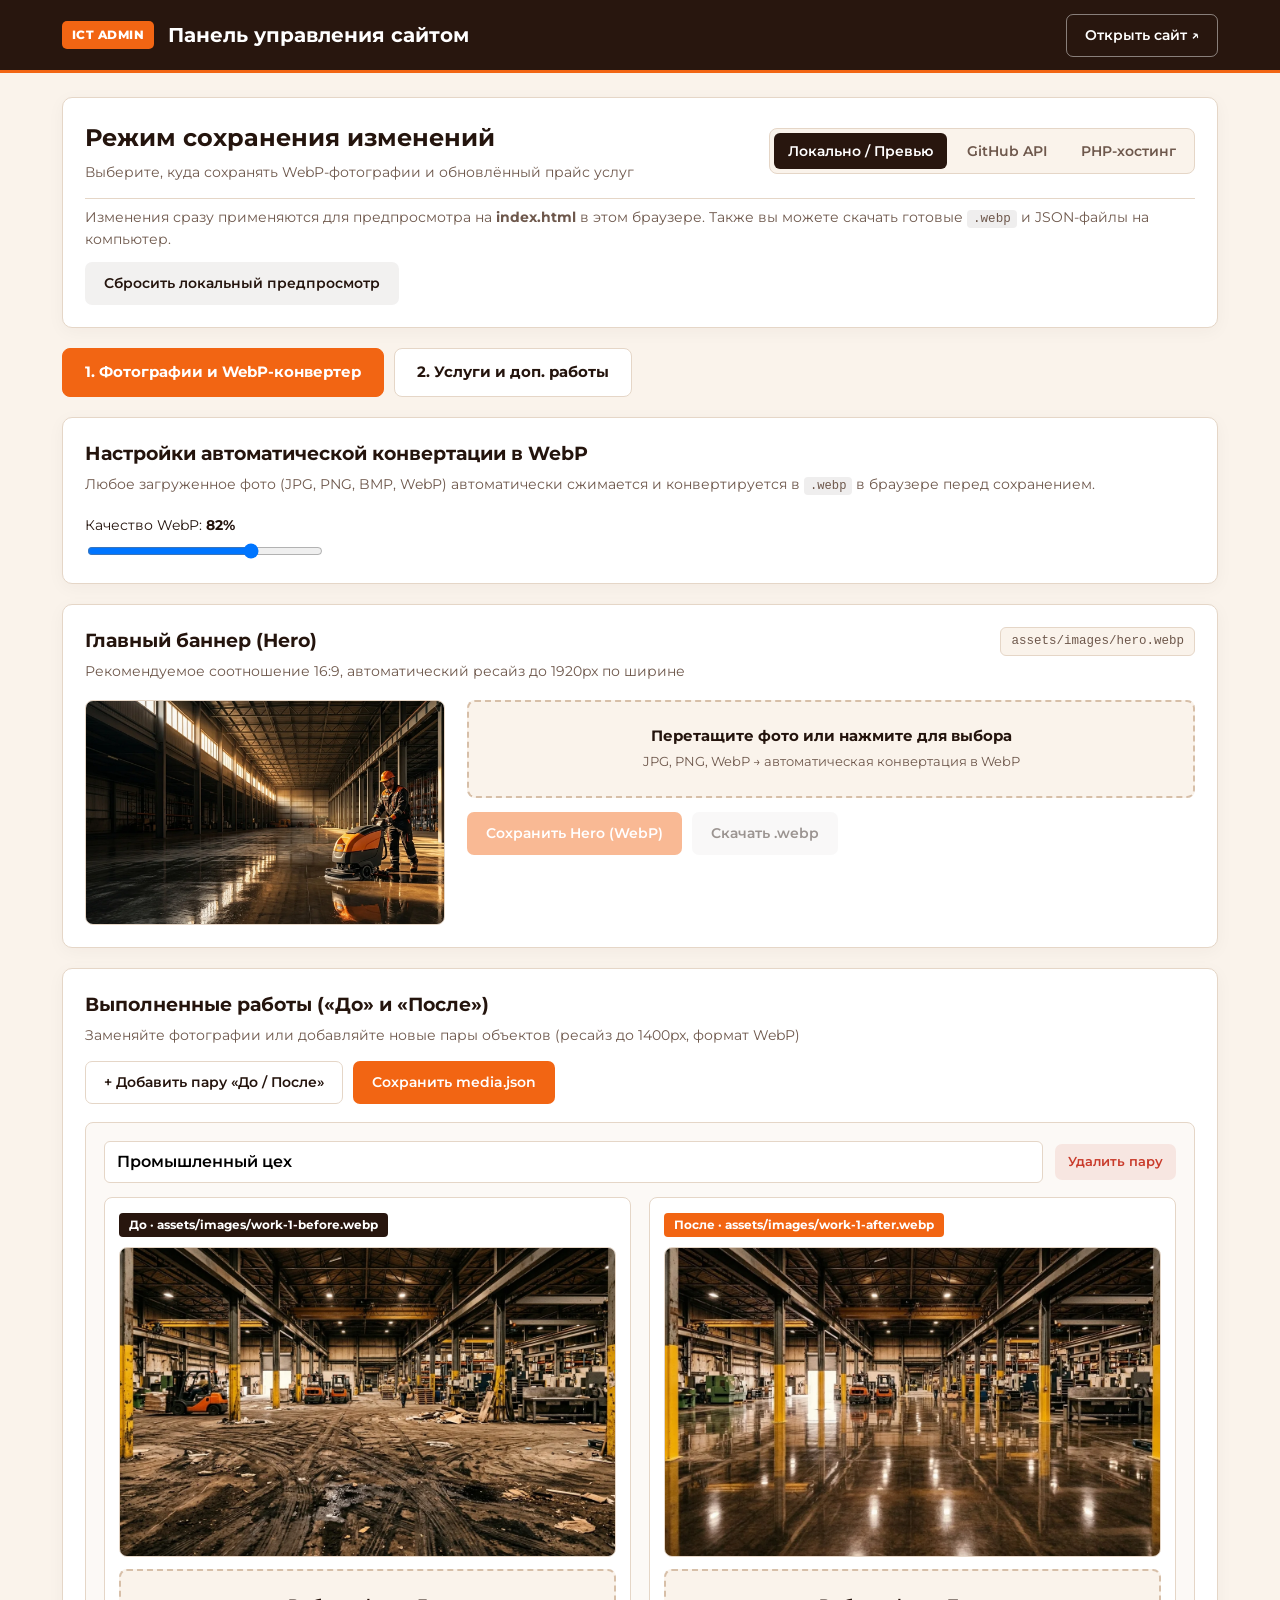
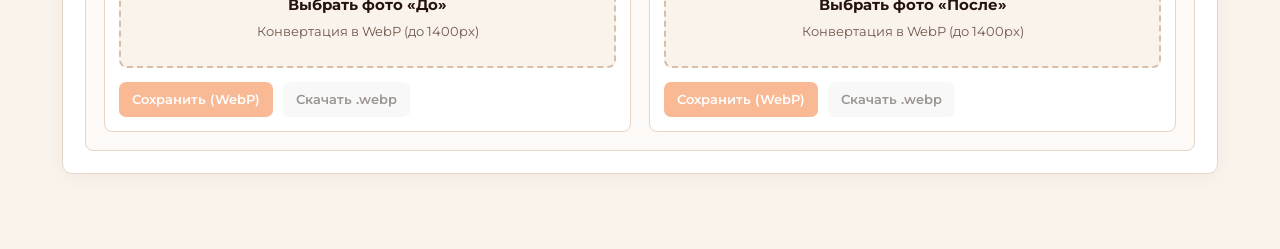
==== admin.html @ 391a7e3c "Initial commit: ICT industrial cleaning site, service modals, WebP admin panel, PHP API, and agent r" ====
<!DOCTYPE html>
<html lang="ru">
<head>
  <meta charset="UTF-8">
  <meta name="viewport" content="width=device-width, initial-scale=1.0">
  <title>Админ-панель — ICT Технологии промышленной чистоты</title>
  <link rel="preconnect" href="https://fonts.googleapis.com">
  <link rel="preconnect" href="https://fonts.gstatic.com" crossorigin>
  <link href="https://fonts.googleapis.com/css2?family=Montserrat:wght@400;500;600;700;800&display=swap" rel="stylesheet">
  <link rel="stylesheet" href="css/admin.css">
</head>
<body>
  <header class="admin-header">
    <div class="admin-container admin-header-inner">
      <div class="admin-brand">
        <span class="admin-badge">ICT ADMIN</span>
        <h1>Панель управления сайтом</h1>
      </div>
      <div class="admin-header-actions">
        <a href="index.html" target="_blank" rel="noopener" class="adm-btn adm-btn-outline">Открыть сайт ↗</a>
      </div>
    </div>
  </header>

  <main class="admin-container admin-main">
    <!-- Connection / Save Mode Panel -->
    <section class="adm-card mode-card">
      <div class="mode-header">
        <div>
          <h2>Режим сохранения изменений</h2>
          <p class="adm-muted">Выберите, куда сохранять WebP-фотографии и обновлённый прайс услуг</p>
        </div>
        <div class="mode-tabs" role="tablist" aria-label="Режим сохранения">
          <button type="button" class="mode-tab is-active" data-mode="local">Локально / Превью</button>
          <button type="button" class="mode-tab" data-mode="github">GitHub API</button>
          <button type="button" class="mode-tab" data-mode="php">PHP-хостинг</button>
        </div>
      </div>

      <!-- Local Mode Info -->
      <div class="mode-panel" id="modePanelLocal">
        <p class="mode-hint">
          Изменения сразу применяются для предпросмотра на <strong>index.html</strong> в этом браузере.
          Также вы можете скачать готовые <code>.webp</code> и JSON-файлы на компьютер.
        </p>
        <div class="mode-inline-actions">
          <button type="button" class="adm-btn adm-btn-ghost" id="btnResetLocal">Сбросить локальный предпросмотр</button>
        </div>
      </div>

      <!-- GitHub Mode Config -->
      <div class="mode-panel" id="modePanelGithub" hidden>
        <div class="form-grid-3">
          <label class="field">
            <span>Репозиторий (owner/repo)</span>
            <input type="text" id="ghRepo" value="danilkosnegovik-rgb/Clining" placeholder="owner/repo">
          </label>
          <label class="field">
            <span>Ветка</span>
            <input type="text" id="ghBranch" value="main" placeholder="main">
          </label>
          <label class="field">
            <span>GitHub Token (PAT с правом repo)</span>
            <input type="password" id="ghToken" placeholder="ghp_... (хранится только в браузере)">
          </label>
        </div>
        <label class="checkbox-field">
          <input type="checkbox" id="ghRemember">
          <span>Запомнить токен в этом браузере (localStorage)</span>
        </label>
      </div>

      <!-- PHP Mode Config -->
      <div class="mode-panel" id="modePanelPhp" hidden>
        <div class="form-grid-2">
          <label class="field">
            <span>Пароль администратора PHP</span>
            <input type="password" id="phpPassword" placeholder="Введите пароль из admin/api/config.local.php">
          </label>
          <div class="mode-hint-box">
            Используются серверные обработчики <code>admin/api/upload.php</code> и <code>admin/api/save-services.php</code>.
          </div>
        </div>
      </div>
    </section>

    <!-- Status Toast -->
    <div class="adm-toast" id="adminToast" role="status" aria-live="polite" hidden></div>

    <!-- Main Navigation Tabs -->
    <nav class="section-tabs" role="tablist">
      <button type="button" class="section-tab is-active" data-tab="photos">1. Фотографии и WebP-конвертер</button>
      <button type="button" class="section-tab" data-tab="services">2. Услуги и доп. работы</button>
    </nav>

    <!-- TAB 1: PHOTOS & WEBP CONVERTER -->
    <section class="tab-panel" id="tabPhotos">
      <div class="adm-card webp-settings-card">
        <div class="webp-settings-row">
          <div>
            <h3>Настройки автоматической конвертации в WebP</h3>
            <p class="adm-muted">Любое загруженное фото (JPG, PNG, BMP, WebP) автоматически сжимается и конвертируется в <code>.webp</code> в браузере перед сохранением.</p>
          </div>
          <div class="webp-controls">
            <label class="field-inline">
              <span>Качество WebP: <strong id="webpQualityVal">82%</strong></span>
              <input type="range" id="webpQuality" min="50" max="95" value="82">
            </label>
          </div>
        </div>
      </div>

      <!-- Hero Photo Card -->
      <div class="adm-card">
        <div class="card-head">
          <div>
            <h3>Главный баннер (Hero)</h3>
            <p class="adm-muted">Рекомендуемое соотношение 16:9, автоматический ресайз до 1920px по ширине</p>
          </div>
          <span class="file-path-tag">assets/images/hero.webp</span>
        </div>

        <div class="photo-editor-grid">
          <div class="photo-preview-box">
            <img id="heroPreviewImg" src="assets/images/hero.webp" alt="Превью Hero">
          </div>
          <div class="photo-controls-box">
            <label class="dropzone" for="heroFileInput">
              <input type="file" id="heroFileInput" accept="image/*" hidden>
              <span class="dropzone-title">Перетащите фото или нажмите для выбора</span>
              <span class="dropzone-sub">JPG, PNG, WebP → автоматическая конвертация в WebP</span>
            </label>
            <div class="conversion-stats" id="heroStats" hidden></div>
            <div class="btn-row">
              <button type="button" class="adm-btn adm-btn-primary" id="btnSaveHero" disabled>Сохранить Hero (WebP)</button>
              <button type="button" class="adm-btn adm-btn-ghost" id="btnDownloadHero" disabled>Скачать .webp</button>
            </div>
          </div>
        </div>
      </div>

      <!-- Completed Works Pairs -->
      <div class="adm-card">
        <div class="card-head">
          <div>
            <h3>Выполненные работы («До» и «После»)</h3>
            <p class="adm-muted">Заменяйте фотографии или добавляйте новые пары объектов (ресайз до 1400px, формат WebP)</p>
          </div>
          <div class="btn-row">
            <button type="button" class="adm-btn adm-btn-outline-dark" id="btnAddWorkPair">+ Добавить пару «До / После»</button>
            <button type="button" class="adm-btn adm-btn-primary" id="btnSaveMediaJson">Сохранить media.json</button>
          </div>
        </div>

        <div class="works-admin-list" id="worksAdminList">
          <!-- Rendered dynamically -->
        </div>
      </div>
    </section>

    <!-- TAB 2: SERVICES & EXTRA WORKS -->
    <section class="tab-panel" id="tabServices" hidden>
      <div class="services-admin-layout">
        <!-- Sidebar list of services -->
        <aside class="adm-card services-sidebar">
          <div class="sidebar-head">
            <h3>Услуги (<span id="servicesCount">0</span>)</h3>
          </div>
          <div class="services-nav-list" id="servicesNavList"></div>
        </aside>

        <!-- Service Editor Form -->
        <div class="adm-card service-editor-card" id="serviceEditorCard">
          <div class="card-head">
            <h3 id="editorServiceHeading">Редактирование услуги</h3>
            <div class="btn-row">
              <button type="button" class="adm-btn adm-btn-ghost" id="btnDownloadServices">Скачать services.json</button>
              <button type="button" class="adm-btn adm-btn-primary" id="btnSaveServices">Сохранить услуги</button>
            </div>
          </div>

          <label class="field">
            <span>Название услуги</span>
            <input type="text" id="srvTitleInput" placeholder="Название услуги">
          </label>

          <!-- Included Block -->
          <div class="editor-subsection">
            <div class="subsection-head">
              <h4>1. Что входит в стоимость</h4>
              <button type="button" class="adm-btn adm-btn-sm adm-btn-outline-dark" id="btnAddIncluded">+ Добавить пункт</button>
            </div>
            <div class="dynamic-list" id="includedEditorList"></div>
          </div>

          <!-- Excluded Block -->
          <div class="editor-subsection">
            <div class="subsection-head">
              <h4>2. Что не входит в услугу</h4>
              <button type="button" class="adm-btn adm-btn-sm adm-btn-outline-dark" id="btnAddExcluded">+ Добавить пункт</button>
            </div>
            <div class="dynamic-list" id="excludedEditorList"></div>
          </div>

          <!-- Extras Price Table Block -->
          <div class="editor-subsection">
            <div class="subsection-head">
              <div>
                <h4>3. Дополнительные работы (не включены в общую стоимость)</h4>
                <p class="adm-muted">Отображаются в модалке: название слева, цена справа в формате <code>от {цена} руб./{единица}</code></p>
              </div>
              <button type="button" class="adm-btn adm-btn-sm adm-btn-outline-dark" id="btnAddExtra">+ Добавить доп. работу</button>
            </div>
            <div class="extras-editor-list" id="extrasEditorList"></div>
          </div>
        </div>
      </div>
    </section>
  </main>

  <script src="js/admin.js"></script>
</body>
</html>
---- css/admin.css ----
:root {
  --bg-dark: #28160E;
  --bg-cream: #FAF3EB;
  --bg-card: #FFFFFF;
  --text-dark: #24140D;
  --text-muted: #6E584C;
  --accent: #F26513;
  --accent-hover: #FF7828;
  --border: #E5D6C7;
  --danger: #C93B2B;
  --success: #1E7E45;
  --radius: 10px;
}

*,
*::before,
*::after {
  box-sizing: border-box;
}

body {
  margin: 0;
  font-family: 'Montserrat', -apple-system, BlinkMacSystemFont, 'Segoe UI', Roboto, sans-serif;
  background-color: var(--bg-cream);
  color: var(--text-dark);
  line-height: 1.5;
}

code {
  background: rgba(40, 22, 14, 0.07);
  padding: 2px 6px;
  border-radius: 4px;
  font-size: 0.9em;
}

.admin-container {
  max-width: 1200px;
  margin: 0 auto;
  padding: 0 22px;
}

/* Header */
.admin-header {
  background-color: var(--bg-dark);
  color: #FFFFFF;
  border-bottom: 3px solid var(--accent);
}

.admin-header-inner {
  min-height: 70px;
  display: flex;
  align-items: center;
  justify-content: space-between;
  gap: 16px;
  flex-wrap: wrap;
  padding-top: 10px;
  padding-bottom: 10px;
}

.admin-brand {
  display: flex;
  align-items: center;
  gap: 14px;
}

.admin-brand h1 {
  margin: 0;
  font-size: 20px;
  font-weight: 700;
}

.admin-badge {
  background-color: var(--accent);
  color: #FFFFFF;
  font-size: 12px;
  font-weight: 800;
  padding: 5px 10px;
  border-radius: 5px;
  letter-spacing: 0.04em;
}

.admin-main {
  padding-top: 24px;
  padding-bottom: 56px;
}

/* Buttons */
.adm-btn {
  display: inline-flex;
  align-items: center;
  justify-content: center;
  gap: 6px;
  padding: 10px 18px;
  border-radius: 7px;
  font: inherit;
  font-size: 14px;
  font-weight: 600;
  cursor: pointer;
  border: 1.5px solid transparent;
  text-decoration: none;
  transition: 0.18s ease;
}

.adm-btn:disabled {
  opacity: 0.45;
  cursor: not-allowed;
}

.adm-btn-sm {
  padding: 7px 12px;
  font-size: 13px;
}

.adm-btn-primary {
  background-color: var(--accent);
  color: #FFFFFF;
}

.adm-btn-primary:hover:not(:disabled) {
  background-color: var(--accent-hover);
}

.adm-btn-outline {
  background: transparent;
  color: #FFFFFF;
  border-color: rgba(255, 255, 255, 0.45);
}

.adm-btn-outline:hover {
  border-color: #FFFFFF;
  background: rgba(255, 255, 255, 0.1);
}

.adm-btn-outline-dark {
  background: transparent;
  color: var(--text-dark);
  border-color: var(--border);
}

.adm-btn-outline-dark:hover {
  border-color: var(--accent);
  color: var(--accent);
}

.adm-btn-ghost {
  background: rgba(40, 22, 14, 0.06);
  color: var(--text-dark);
}

.adm-btn-ghost:hover:not(:disabled) {
  background: rgba(40, 22, 14, 0.12);
}

.adm-btn-danger {
  background: rgba(201, 59, 43, 0.1);
  color: var(--danger);
}

.adm-btn-danger:hover {
  background: var(--danger);
  color: #FFFFFF;
}

.btn-row {
  display: flex;
  flex-wrap: wrap;
  gap: 10px;
  align-items: center;
}

/* Cards */
.adm-card {
  background-color: var(--bg-card);
  border: 1px solid var(--border);
  border-radius: var(--radius);
  padding: 22px;
  margin-bottom: 20px;
  box-shadow: 0 4px 18px rgba(40, 22, 14, 0.04);
}

.adm-card h2,
.adm-card h3,
.adm-card h4 {
  margin: 0 0 6px;
}

.adm-muted {
  margin: 0;
  font-size: 13.5px;
  color: var(--text-muted);
}

.card-head {
  display: flex;
  align-items: flex-start;
  justify-content: space-between;
  gap: 16px;
  flex-wrap: wrap;
  margin-bottom: 18px;
}

.file-path-tag {
  font-family: monospace;
  font-size: 12.5px;
  background: var(--bg-cream);
  border: 1px solid var(--border);
  padding: 4px 10px;
  border-radius: 6px;
  color: var(--text-muted);
}

/* Mode Selector */
.mode-header {
  display: flex;
  align-items: center;
  justify-content: space-between;
  gap: 16px;
  flex-wrap: wrap;
  margin-bottom: 16px;
}

.mode-tabs {
  display: flex;
  gap: 6px;
  background: var(--bg-cream);
  padding: 4px;
  border-radius: 8px;
  border: 1px solid var(--border);
}

.mode-tab {
  border: none;
  background: transparent;
  padding: 8px 14px;
  border-radius: 6px;
  font: inherit;
  font-size: 13.5px;
  font-weight: 600;
  color: var(--text-muted);
  cursor: pointer;
}

.mode-tab.is-active {
  background: var(--bg-dark);
  color: #FFFFFF;
}

.mode-panel {
  padding-top: 8px;
  border-top: 1px solid var(--border);
}

.mode-hint {
  margin: 0 0 12px;
  font-size: 14px;
  color: var(--text-muted);
}

.mode-hint-box {
  align-self: end;
  padding: 10px 14px;
  background: var(--bg-cream);
  border-radius: 7px;
  font-size: 13px;
  color: var(--text-muted);
}

/* Inputs */
.form-grid-3 {
  display: grid;
  grid-template-columns: repeat(3, minmax(0, 1fr));
  gap: 14px;
  margin-bottom: 12px;
}

.form-grid-2 {
  display: grid;
  grid-template-columns: repeat(2, minmax(0, 1fr));
  gap: 14px;
}

.field {
  display: flex;
  flex-direction: column;
  gap: 6px;
  margin-bottom: 14px;
}

.field span {
  font-size: 13px;
  font-weight: 600;
  color: var(--text-dark);
}

.field input,
.field select,
.dynamic-row input,
.extra-editor-row input,
.extra-editor-row select {
  width: 100%;
  padding: 10px 12px;
  border: 1.5px solid var(--border);
  border-radius: 7px;
  font: inherit;
  font-size: 14px;
  color: var(--text-dark);
  background: #FFFFFF;
}

.field input:focus,
.dynamic-row input:focus,
.extra-editor-row input:focus,
.extra-editor-row select:focus {
  outline: none;
  border-color: var(--accent);
}

.checkbox-field {
  display: inline-flex;
  align-items: center;
  gap: 8px;
  font-size: 13.5px;
  color: var(--text-muted);
  cursor: pointer;
}

/* Toast */
.adm-toast {
  padding: 13px 18px;
  border-radius: 8px;
  margin-bottom: 18px;
  font-size: 14px;
  font-weight: 600;
}

.adm-toast.is-success {
  background: #E6F6EC;
  color: var(--success);
  border: 1px solid #A8DFBC;
}

.adm-toast.is-error {
  background: #FDECEB;
  color: var(--danger);
  border: 1px solid #F5B7B1;
}

.adm-toast.is-info {
  background: #FFF3E8;
  color: #A44308;
  border: 1px solid #F7CBA8;
}

/* Main Tabs */
.section-tabs {
  display: flex;
  gap: 10px;
  margin-bottom: 20px;
  flex-wrap: wrap;
}

.section-tab {
  padding: 12px 22px;
  border-radius: 8px;
  border: 1.5px solid var(--border);
  background: #FFFFFF;
  color: var(--text-dark);
  font: inherit;
  font-size: 15px;
  font-weight: 700;
  cursor: pointer;
}

.section-tab.is-active {
  background: var(--accent);
  border-color: var(--accent);
  color: #FFFFFF;
}

/* WebP Settings */
.webp-settings-row {
  display: flex;
  align-items: center;
  justify-content: space-between;
  gap: 20px;
  flex-wrap: wrap;
}

.field-inline {
  display: flex;
  flex-direction: column;
  gap: 6px;
  min-width: 240px;
  font-size: 13.5px;
}

/* Photo Editor */
.photo-editor-grid {
  display: grid;
  grid-template-columns: 360px 1fr;
  gap: 22px;
  align-items: start;
}

.photo-preview-box {
  border-radius: 8px;
  overflow: hidden;
  background: var(--bg-dark);
  aspect-ratio: 16 / 10;
  border: 1px solid var(--border);
}

.photo-preview-box img {
  width: 100%;
  height: 100%;
  object-fit: cover;
  display: block;
}

.dropzone {
  display: flex;
  flex-direction: column;
  align-items: center;
  justify-content: center;
  text-align: center;
  gap: 6px;
  padding: 24px 16px;
  border: 2px dashed #D7BFA8;
  border-radius: 8px;
  background: var(--bg-cream);
  cursor: pointer;
  margin-bottom: 14px;
  transition: border-color 0.2s ease, background-color 0.2s ease;
}

.dropzone:hover,
.dropzone.is-dragover {
  border-color: var(--accent);
  background: #FFF0E4;
}

.dropzone-title {
  font-size: 14.5px;
  font-weight: 700;
  color: var(--text-dark);
}

.dropzone-sub {
  font-size: 12.5px;
  color: var(--text-muted);
}

.conversion-stats {
  padding: 10px 14px;
  border-radius: 7px;
  background: #E6F6EC;
  color: var(--success);
  font-size: 13px;
  font-weight: 600;
  margin-bottom: 14px;
}

/* Works Pairs */
.works-admin-list {
  display: flex;
  flex-direction: column;
  gap: 20px;
}

.work-pair-card {
  border: 1px solid var(--border);
  border-radius: 8px;
  padding: 18px;
  background: #FCF9F6;
}

.work-pair-head {
  display: flex;
  align-items: center;
  justify-content: space-between;
  gap: 12px;
  margin-bottom: 14px;
  flex-wrap: wrap;
}

.work-pair-head input {
  flex: 1;
  min-width: 220px;
  padding: 8px 12px;
  border: 1.5px solid var(--border);
  border-radius: 6px;
  font: inherit;
  font-weight: 600;
}

.work-pair-slots {
  display: grid;
  grid-template-columns: repeat(2, minmax(0, 1fr));
  gap: 18px;
}

.work-slot {
  background: #FFFFFF;
  border: 1px solid var(--border);
  border-radius: 8px;
  padding: 14px;
}

.work-slot-label {
  display: inline-block;
  font-size: 12px;
  font-weight: 700;
  padding: 3px 10px;
  border-radius: 4px;
  margin-bottom: 10px;
  color: #FFFFFF;
}

.work-slot-label.before {
  background: var(--bg-dark);
}

.work-slot-label.after {
  background: var(--accent);
}

.work-slot .photo-preview-box {
  margin-bottom: 12px;
}

/* Services Editor */
.services-admin-layout {
  display: grid;
  grid-template-columns: 290px 1fr;
  gap: 20px;
  align-items: start;
}

.services-nav-list {
  display: flex;
  flex-direction: column;
  gap: 6px;
  margin-top: 12px;
}

.srv-nav-btn {
  width: 100%;
  text-align: left;
  padding: 11px 12px;
  border-radius: 7px;
  border: 1px solid transparent;
  background: var(--bg-cream);
  color: var(--text-dark);
  font: inherit;
  font-size: 13.5px;
  font-weight: 600;
  cursor: pointer;
}

.srv-nav-btn.is-active {
  background: var(--bg-dark);
  color: #FFFFFF;
  border-color: var(--accent);
}

.editor-subsection {
  margin-top: 22px;
  padding-top: 18px;
  border-top: 1px solid var(--border);
}

.subsection-head {
  display: flex;
  align-items: center;
  justify-content: space-between;
  gap: 12px;
  flex-wrap: wrap;
  margin-bottom: 12px;
}

.dynamic-list,
.extras-editor-list {
  display: flex;
  flex-direction: column;
  gap: 10px;
}

.dynamic-row {
  display: grid;
  grid-template-columns: 1fr auto;
  gap: 8px;
  align-items: center;
}

.extra-editor-row {
  display: grid;
  grid-template-columns: 1fr 120px 130px auto auto;
  gap: 8px;
  align-items: center;
  padding: 10px;
  background: var(--bg-cream);
  border-radius: 7px;
  border: 1px solid var(--border);
}

.extra-preview-pill {
  font-size: 12.5px;
  font-weight: 700;
  color: var(--accent);
  white-space: nowrap;
  padding: 0 6px;
}

@media (max-width: 960px) {
  .form-grid-3,
  .form-grid-2,
  .photo-editor-grid,
  .work-pair-slots,
  .services-admin-layout {
    grid-template-columns: 1fr;
  }

  .extra-editor-row {
    grid-template-columns: 1fr 1fr;
  }

  .extra-editor-row input:first-child {
    grid-column: 1 / -1;
  }
}
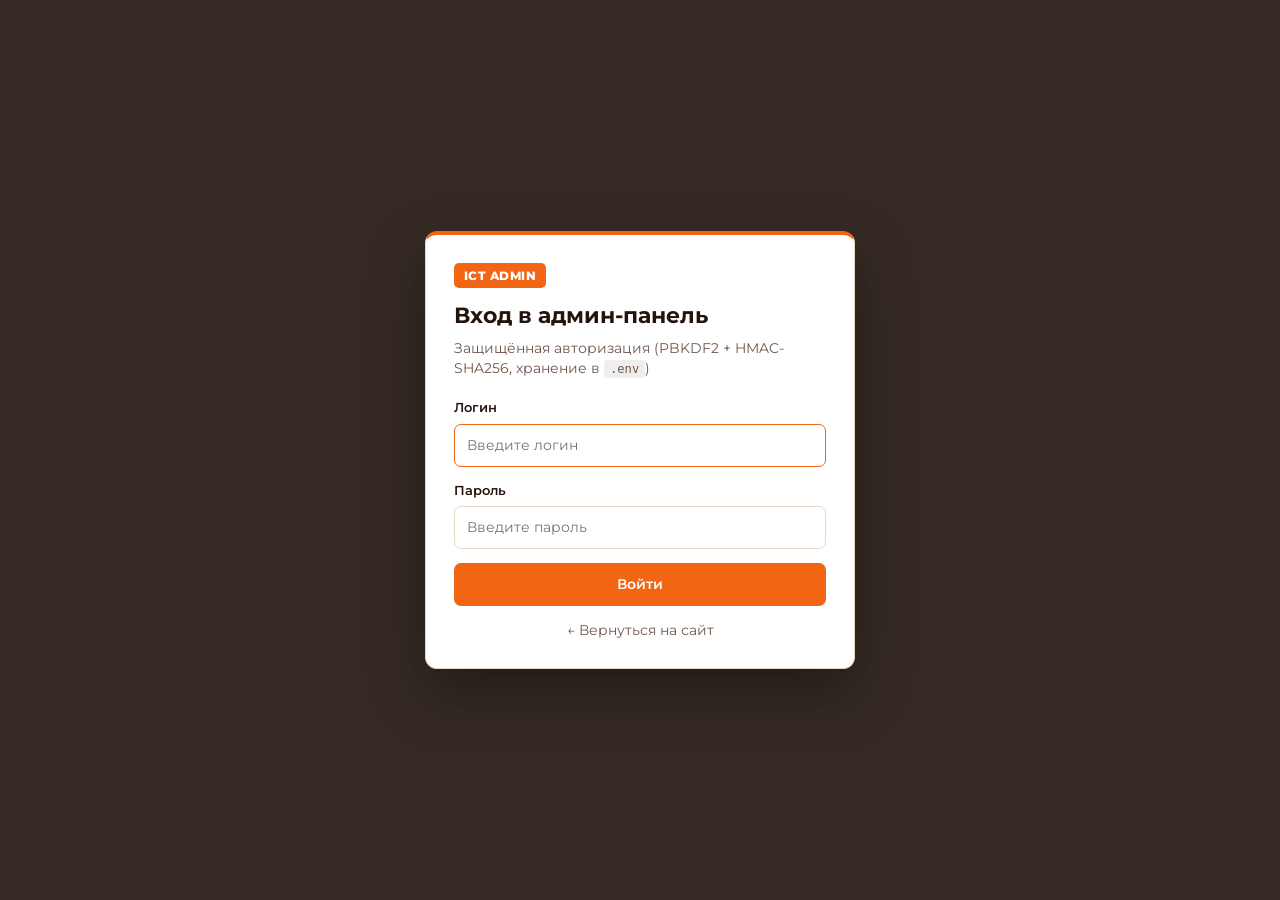
==== commit f71a9e0c: "Add .env PBKDF2/HMAC admin authentication, credential rotation, and LAN server support" ====
--- a/admin.html
+++ b/admin.html
@@ -10,6 +10,71 @@
   <link rel="stylesheet" href="css/admin.css">
 </head>
 <body>
+  <!-- Auth Gate Overlay -->
+  <div class="auth-overlay" id="authOverlay">
+    <form class="auth-card" id="loginForm" autocomplete="on">
+      <div class="auth-brand">
+        <span class="admin-badge">ICT ADMIN</span>
+        <h2>Вход в админ-панель</h2>
+        <p class="adm-muted">Защищённая авторизация (PBKDF2 + HMAC-SHA256, хранение в <code>.env</code>)</p>
+      </div>
+
+      <label class="field">
+        <span>Логин</span>
+        <input type="text" id="loginUsername" name="username" autocomplete="username" required placeholder="Введите логин">
+      </label>
+
+      <label class="field">
+        <span>Пароль</span>
+        <input type="password" id="loginPassword" name="password" autocomplete="current-password" required placeholder="Введите пароль">
+      </label>
+
+      <div class="auth-error" id="loginError" hidden></div>
+
+      <button type="submit" class="adm-btn adm-btn-primary auth-submit" id="btnLoginSubmit">Войти</button>
+      <a href="index.html" class="auth-back-link">← Вернуться на сайт</a>
+    </form>
+  </div>
+
+  <!-- Change Credentials Modal -->
+  <div class="auth-overlay" id="credsModal" hidden>
+    <form class="auth-card" id="credsForm">
+      <div class="auth-brand">
+        <span class="admin-badge">БЕЗОПАСНОСТЬ</span>
+        <h2>Сменить логин и пароль</h2>
+        <p class="adm-muted">Новые данные будут захешированы в браузере и сохранены в <code>.env</code></p>
+      </div>
+
+      <label class="field">
+        <span>Текущий пароль</span>
+        <input type="password" id="credCurrentPassword" autocomplete="current-password" required placeholder="Подтвердите текущий пароль">
+      </label>
+
+      <label class="field">
+        <span>Новый логин</span>
+        <input type="text" id="credNewLogin" required minlength="3" placeholder="Минимум 3 символа">
+      </label>
+
+      <label class="field">
+        <span>Новый пароль</span>
+        <input type="password" id="credNewPassword" autocomplete="new-password" required minlength="6" placeholder="Минимум 6 символов">
+      </label>
+
+      <label class="field">
+        <span>Повторите новый пароль</span>
+        <input type="password" id="credConfirmPassword" autocomplete="new-password" required minlength="6" placeholder="Повторите новый пароль">
+      </label>
+
+      <div class="auth-error" id="credsError" hidden></div>
+
+      <div class="btn-row">
+        <button type="submit" class="adm-btn adm-btn-primary" id="btnCredsSubmit">Сохранить в .env</button>
+        <button type="button" class="adm-btn adm-btn-ghost" id="btnCredsCancel">Отмена</button>
+      </div>
+    </form>
+  </div>
+
+  <div id="adminApp" hidden>
   <header class="admin-header">
     <div class="admin-container admin-header-inner">
       <div class="admin-brand">
@@ -17,6 +82,9 @@
         <h1>Панель управления сайтом</h1>
       </div>
       <div class="admin-header-actions">
+        <span class="admin-user-pill" id="currentUserPill"></span>
+        <button type="button" class="adm-btn adm-btn-outline" id="btnOpenCreds">Сменить логин / пароль</button>
+        <button type="button" class="adm-btn adm-btn-outline" id="btnLogout">Выйти</button>
         <a href="index.html" target="_blank" rel="noopener" class="adm-btn adm-btn-outline">Открыть сайт ↗</a>
       </div>
     </div>
@@ -72,15 +140,10 @@
 
       <!-- PHP Mode Config -->
       <div class="mode-panel" id="modePanelPhp" hidden>
-        <div class="form-grid-2">
-          <label class="field">
-            <span>Пароль администратора PHP</span>
-            <input type="password" id="phpPassword" placeholder="Введите пароль из admin/api/config.local.php">
-          </label>
-          <div class="mode-hint-box">
-            Используются серверные обработчики <code>admin/api/upload.php</code> и <code>admin/api/save-services.php</code>.
-          </div>
-        </div>
+        <p class="mode-hint">
+          Используется ваша текущая защищённая <code>HttpOnly</code>-сессия (авторизация по <code>.env</code>).
+          Файлы сохраняются через <code>admin/api/upload.php</code> и <code>admin/api/save-services.php</code>.
+        </p>
       </div>
     </section>
 
@@ -217,6 +280,7 @@
       </div>
     </section>
   </main>
+  </div>
 
   <script src="js/admin.js"></script>
 </body>
--- a/css/admin.css
+++ b/css/admin.css
@@ -77,6 +77,88 @@
   padding: 5px 10px;
   border-radius: 5px;
   letter-spacing: 0.04em;
+}
+
+.admin-header-actions {
+  display: flex;
+  align-items: center;
+  gap: 10px;
+  flex-wrap: wrap;
+}
+
+.admin-user-pill {
+  font-size: 13px;
+  font-weight: 600;
+  color: #F3D9C6;
+  background: rgba(255, 255, 255, 0.08);
+  padding: 6px 12px;
+  border-radius: 999px;
+}
+
+/* Auth Overlay & Credentials Modal */
+.auth-overlay {
+  position: fixed;
+  inset: 0;
+  z-index: 2000;
+  background: rgba(26, 14, 9, 0.88);
+  backdrop-filter: blur(6px);
+  display: flex;
+  align-items: center;
+  justify-content: center;
+  padding: 20px;
+}
+
+.auth-overlay[hidden] {
+  display: none;
+}
+
+.auth-card {
+  width: 100%;
+  max-width: 430px;
+  background: var(--bg-card);
+  border: 1px solid var(--border);
+  border-top: 4px solid var(--accent);
+  border-radius: 12px;
+  padding: 28px;
+  box-shadow: 0 24px 60px rgba(0, 0, 0, 0.35);
+}
+
+.auth-brand {
+  margin-bottom: 20px;
+}
+
+.auth-brand h2 {
+  margin: 12px 0 6px;
+  font-size: 22px;
+}
+
+.auth-error {
+  padding: 10px 12px;
+  border-radius: 7px;
+  background: #FDECEB;
+  color: var(--danger);
+  border: 1px solid #F5B7B1;
+  font-size: 13.5px;
+  font-weight: 600;
+  margin-bottom: 14px;
+}
+
+.auth-submit {
+  width: 100%;
+  padding: 12px;
+}
+
+.auth-back-link {
+  display: block;
+  text-align: center;
+  margin-top: 14px;
+  font-size: 13.5px;
+  color: var(--text-muted);
+  text-decoration: none;
+}
+
+.auth-back-link:hover {
+  color: var(--accent);
 }
 
 .admin-main {
